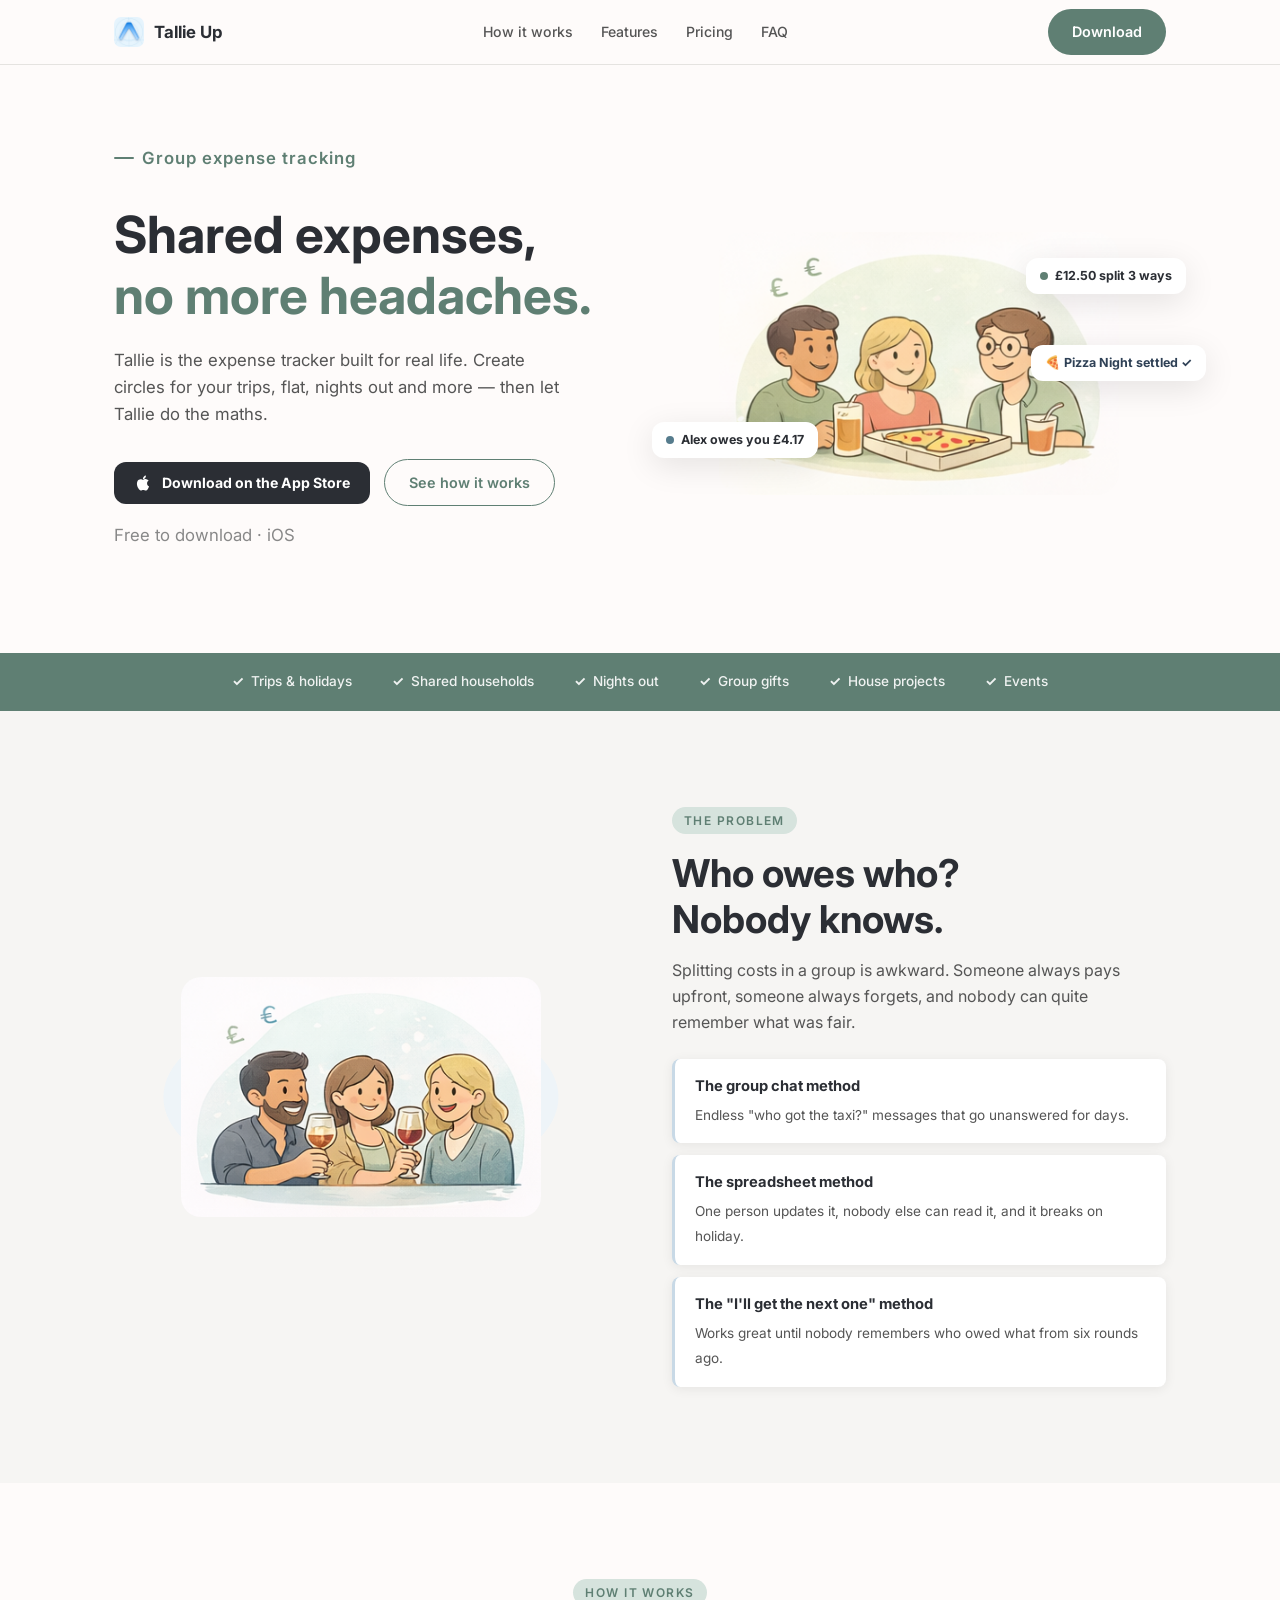
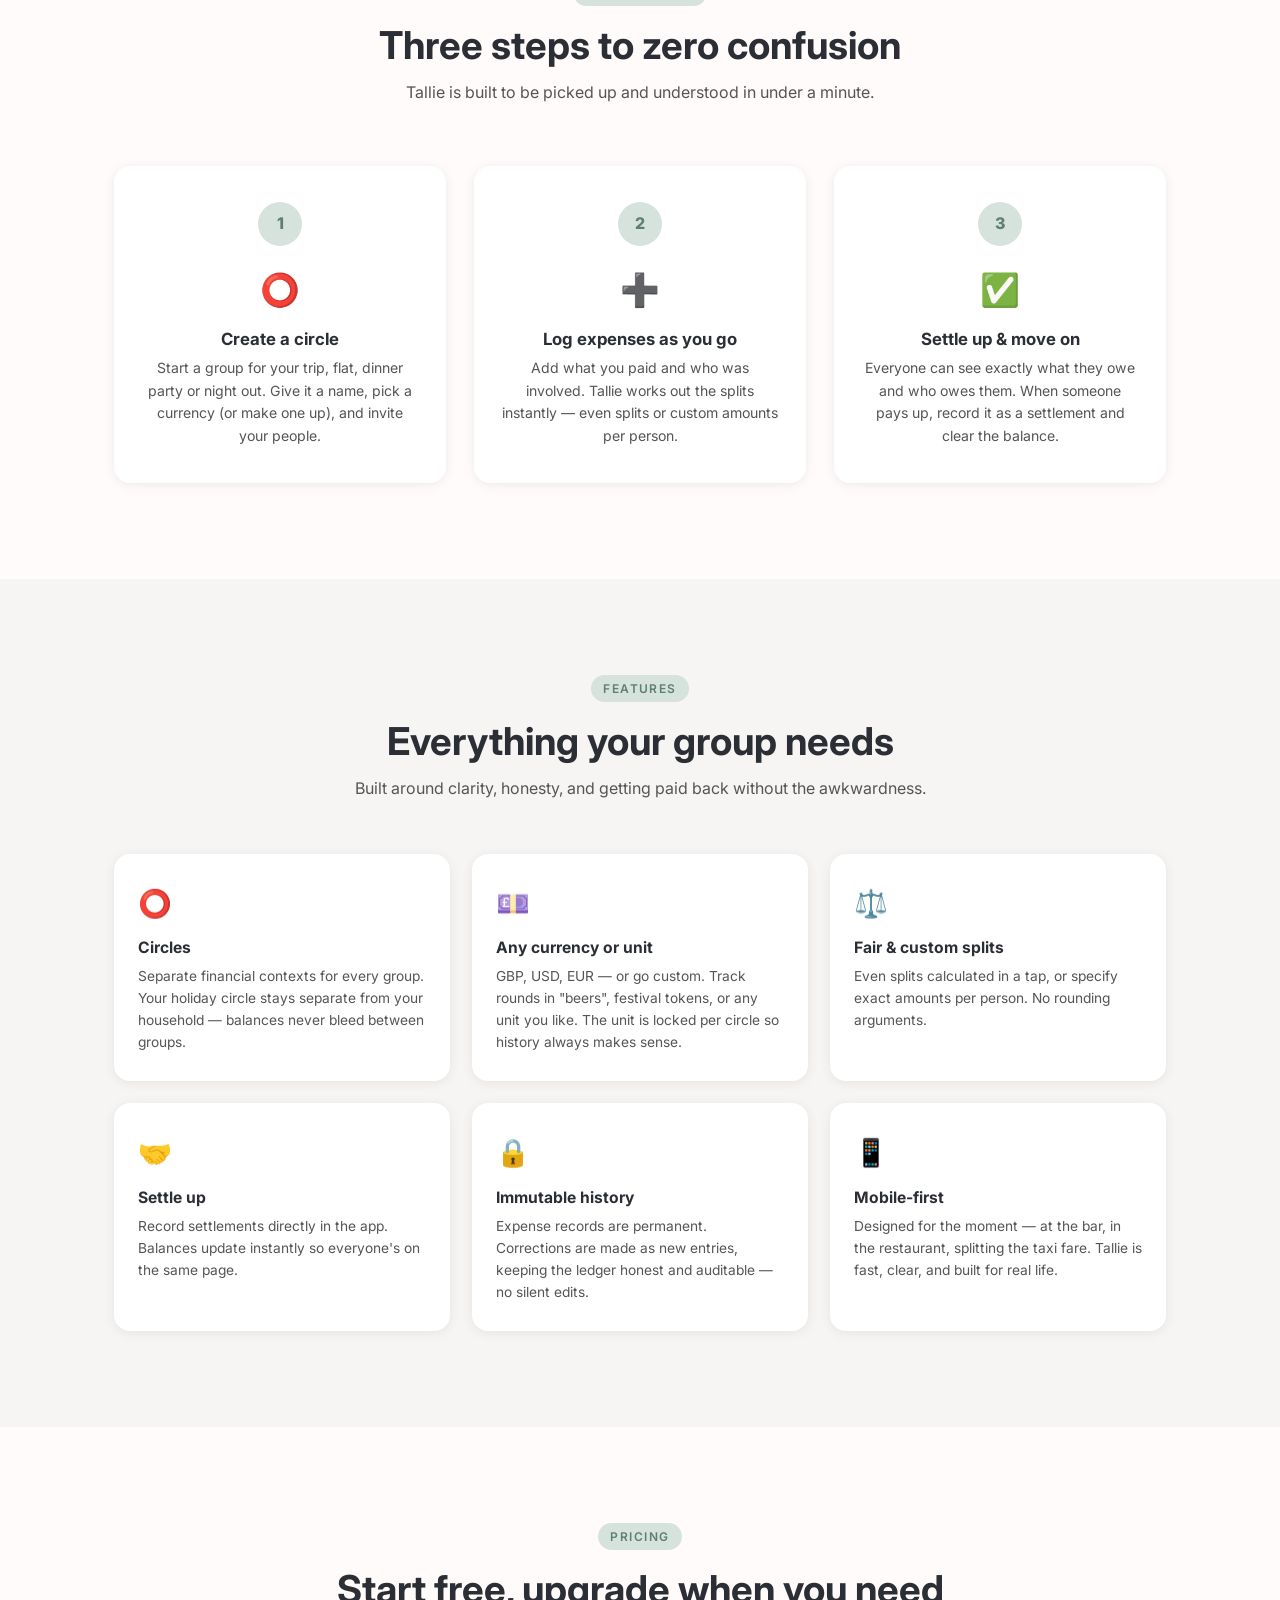
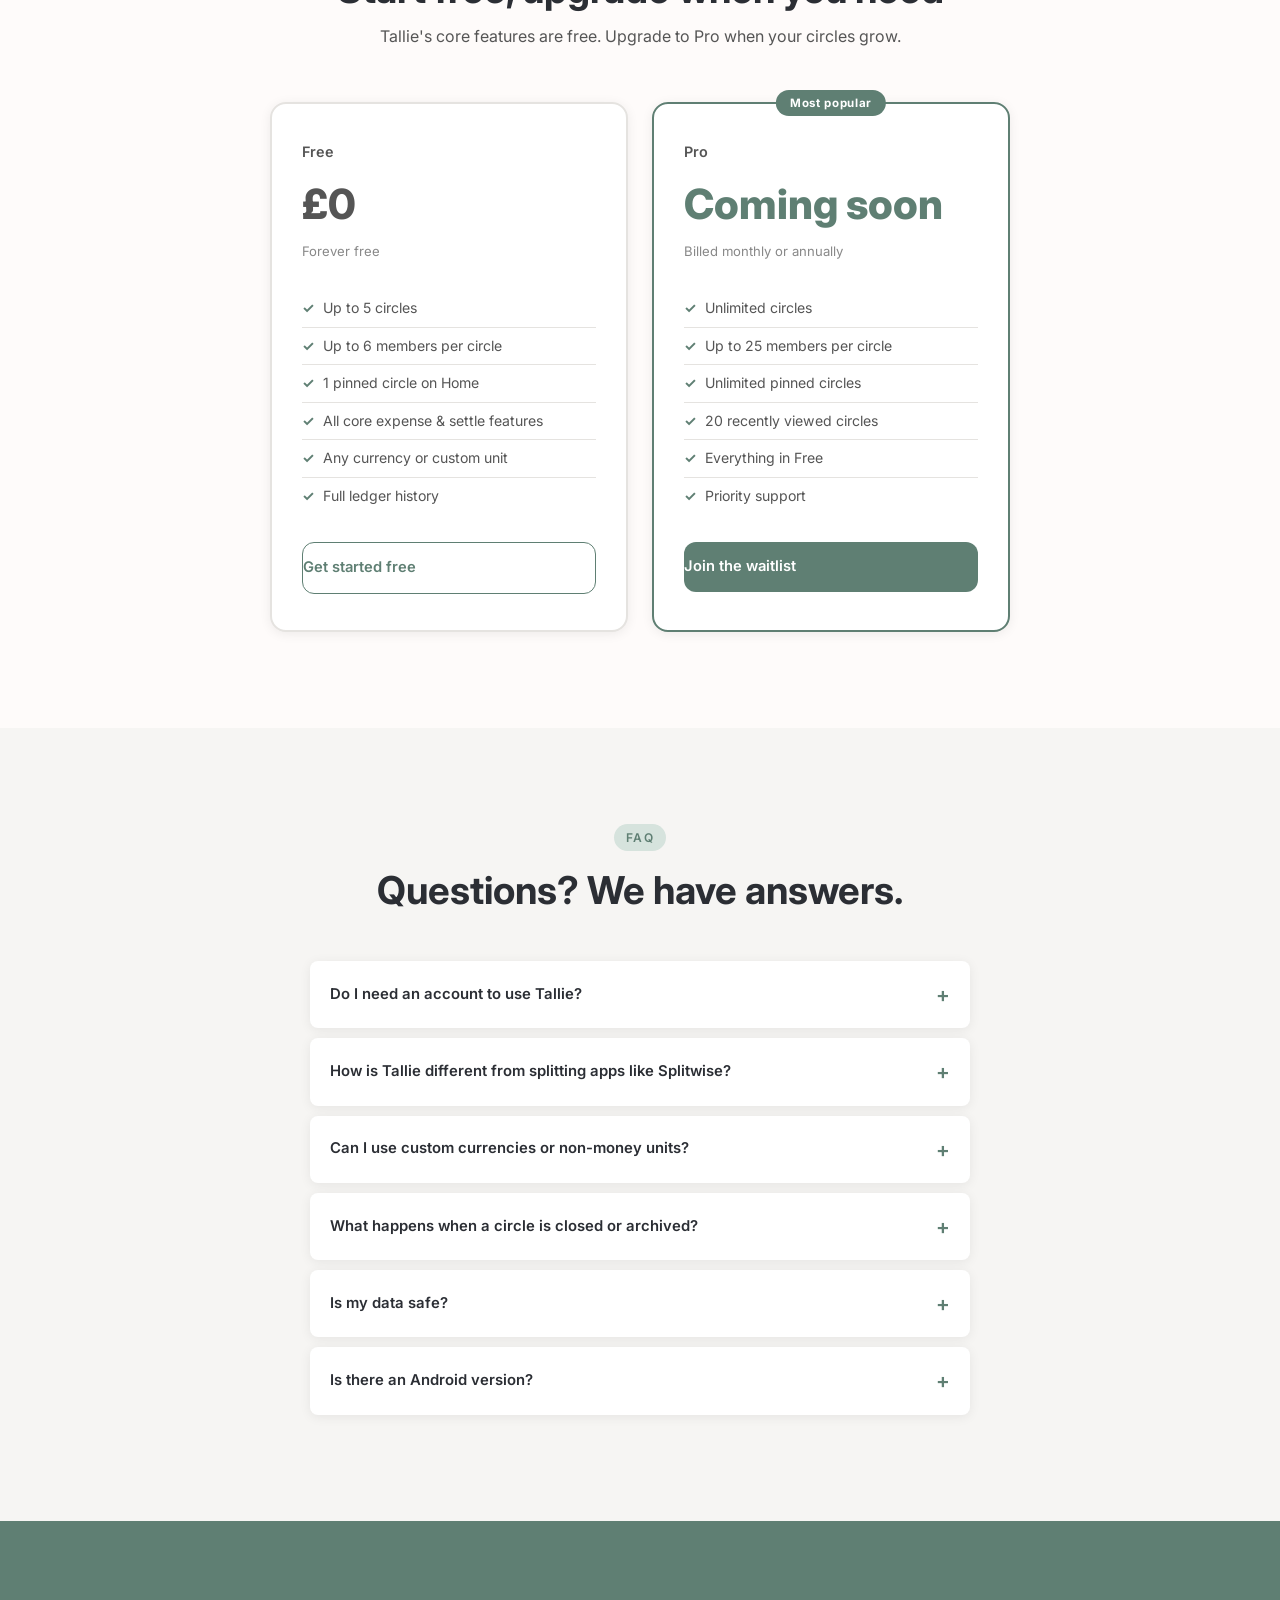
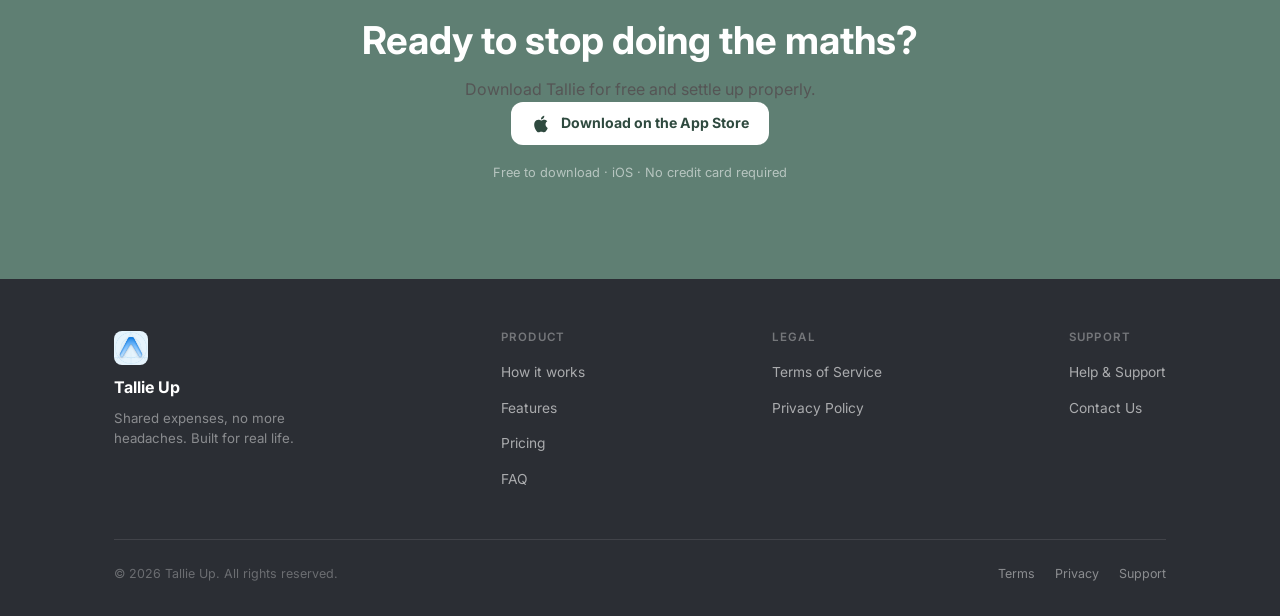
==== index.html @ 69f4e615 "Initializes Tallie Up marketing website Establishes the complete landing page with sections for hero" ====
<!DOCTYPE html>
<html lang="en">
<head>
  <meta charset="UTF-8" />
  <meta name="viewport" content="width=device-width, initial-scale=1.0" />
  <meta name="description" content="Tallie Up is the group expense tracker built for real life. Create circles for trips, flatmates, nights out and more — then let Tallie do the maths." />
  <meta property="og:title" content="Tallie Up — Shared Expenses, No More Headaches" />
  <meta property="og:description" content="Track shared costs for trips, flatmates, nights out and more. Fair splits, clear balances, no stress." />
  <meta property="og:image" content="assets/icon.png" />
  <title>Tallie Up — Shared Expenses, Made Simple</title>
  <link rel="icon" type="image/png" href="assets/icon.png" />
  <link rel="preconnect" href="https://fonts.googleapis.com" />
  <link rel="preconnect" href="https://fonts.gstatic.com" crossorigin />
  <link href="https://fonts.googleapis.com/css2?family=Inter:ital,wght@0,400;0,500;0,600;0,700;0,800;1,400&display=swap" rel="stylesheet" />
  <link rel="stylesheet" href="styles.css" />
</head>
<body>

<!-- ══════════════════════════════════════════ NAV ══════════════════════════════════════════ -->
<nav>
  <div class="nav-inner">
    <a href="#" class="nav-logo">
      <img src="assets/icon.png" alt="Tallie Up" />
      <span>Tallie Up</span>
    </a>
    <ul class="nav-links">
      <li><a href="#how-it-works">How it works</a></li>
      <li><a href="#features">Features</a></li>
      <li><a href="#pricing">Pricing</a></li>
      <li><a href="#faq">FAQ</a></li>
    </ul>
    <div class="nav-right">
      <a href="#download" class="btn btn-primary">Download</a>
    </div>
  </div>
</nav>

<!-- ══════════════════════════════════════════ HERO ══════════════════════════════════════════ -->
<section class="hero">
  <div class="container">
    <div class="hero-inner">
      <!-- Copy -->
      <div>
        <p class="hero-eyebrow">Group expense tracking</p>
        <h1>Shared expenses,<br><em>no more headaches.</em></h1>
        <p>Tallie is the expense tracker built for real life. Create circles for your trips, flat, nights out and more&nbsp;— then let Tallie do the maths.</p>
        <div class="hero-actions">
          <a href="#download" class="badge-dark">
            <!-- Apple logo -->
            <svg width="18" height="18" viewBox="0 0 24 24" fill="currentColor"><path d="M18.71 19.5c-.83 1.24-1.71 2.45-3.05 2.47-1.34.03-1.77-.79-3.29-.79-1.53 0-2 .77-3.27.82-1.31.05-2.3-1.32-3.14-2.53C4.25 17 2.94 12.45 4.7 9.39c.87-1.52 2.43-2.48 4.12-2.51 1.28-.02 2.5.87 3.29.87.78 0 2.26-1.07 3.8-.91.65.03 2.47.26 3.64 1.98-.09.06-2.17 1.28-2.15 3.81.03 3.02 2.65 4.03 2.68 4.04-.03.07-.42 1.44-1.38 2.83M13 3.5c.73-.83 1.94-1.46 2.94-1.5.13 1.17-.34 2.35-1.04 3.19-.69.85-1.83 1.51-2.95 1.42-.15-1.15.41-2.35 1.05-3.11z"/></svg>
            Download on the App Store
          </a>
          <a href="#how-it-works" class="btn btn-outline">See how it works</a>
        </div>
        <p class="hero-note">Free to download &middot; iOS</p>
      </div>

      <!-- Illustration -->
      <div class="hero-img-wrap">
        <div class="hero-img-blob"></div>
        <img src="assets/login_splash.png" alt="Friends splitting a meal and drinks" />
        <!-- Floating context badges -->
        <div class="float f1">
          <div class="float-dot" style="background:#5F7F73;"></div>
          £12.50 split 3 ways
        </div>
        <div class="float f2">
          <div class="float-dot" style="background:#567C8D;"></div>
          Alex owes you £4.17
        </div>
        <div class="float f3" style="color:#2F4156;">
          🍕 Pizza Night settled ✓
        </div>
      </div>
    </div>
  </div>
</section>

<!-- ══════════════════════════════════════════ STRIP ══════════════════════════════════════════ -->
<div class="strip">
  <div class="strip-inner">
    <span class="strip-item">Trips &amp; holidays</span>
    <span class="strip-item">Shared households</span>
    <span class="strip-item">Nights out</span>
    <span class="strip-item">Group gifts</span>
    <span class="strip-item">House projects</span>
    <span class="strip-item">Events</span>
  </div>
</div>

<!-- ══════════════════════════════════════════ PROBLEM ══════════════════════════════════════════ -->
<section class="problem" id="problem">
  <div class="container">
    <div class="problem-inner">
      <!-- Illustration -->
      <div class="problem-img">
        <div class="problem-img-blob"></div>
        <img src="assets/signup_splash.png" alt="Friends celebrating together" />
      </div>
      <!-- Copy -->
      <div class="problem-copy">
        <span class="label">The problem</span>
        <h2>Who owes who?<br>Nobody knows.</h2>
        <p>Splitting costs in a group is awkward. Someone always pays upfront, someone always forgets, and nobody can quite remember what was fair.</p>
        <div class="pain-cards">
          <div class="pain-card">
            <strong>The group chat method</strong>
            <span>Endless "who got the taxi?" messages that go unanswered for days.</span>
          </div>
          <div class="pain-card">
            <strong>The spreadsheet method</strong>
            <span>One person updates it, nobody else can read it, and it breaks on holiday.</span>
          </div>
          <div class="pain-card">
            <strong>The "I'll get the next one" method</strong>
            <span>Works great until nobody remembers who owed what from six rounds ago.</span>
          </div>
        </div>
      </div>
    </div>
  </div>
</section>

<!-- ══════════════════════════════════════════ HOW IT WORKS ══════════════════════════════════════════ -->
<section id="how-it-works">
  <div class="container">
    <div class="hiw-header">
      <span class="label">How it works</span>
      <h2>Three steps to zero confusion</h2>
      <p>Tallie is built to be picked up and understood in under a minute.</p>
    </div>
    <div class="steps">
      <div class="step">
        <div class="step-num">1</div>
        <div class="step-icon">⭕</div>
        <h3>Create a circle</h3>
        <p>Start a group for your trip, flat, dinner party or night out. Give it a name, pick a currency (or make one up), and invite your people.</p>
      </div>
      <div class="step">
        <div class="step-num">2</div>
        <div class="step-icon">➕</div>
        <h3>Log expenses as you go</h3>
        <p>Add what you paid and who was involved. Tallie works out the splits instantly — even splits or custom amounts per person.</p>
      </div>
      <div class="step">
        <div class="step-num">3</div>
        <div class="step-icon">✅</div>
        <h3>Settle up &amp; move on</h3>
        <p>Everyone can see exactly what they owe and who owes them. When someone pays up, record it as a settlement and clear the balance.</p>
      </div>
    </div>
  </div>
</section>

<!-- ══════════════════════════════════════════ FEATURES ══════════════════════════════════════════ -->
<section class="features" id="features">
  <div class="container">
    <div class="features-header">
      <span class="label">Features</span>
      <h2>Everything your group needs</h2>
      <p>Built around clarity, honesty, and getting paid back without the awkwardness.</p>
    </div>
    <div class="features-grid">
      <div class="feature-card">
        <div class="feature-icon">⭕</div>
        <h3>Circles</h3>
        <p>Separate financial contexts for every group. Your holiday circle stays separate from your household — balances never bleed between groups.</p>
      </div>
      <div class="feature-card">
        <div class="feature-icon">💷</div>
        <h3>Any currency or unit</h3>
        <p>GBP, USD, EUR — or go custom. Track rounds in "beers", festival tokens, or any unit you like. The unit is locked per circle so history always makes sense.</p>
      </div>
      <div class="feature-card">
        <div class="feature-icon">⚖️</div>
        <h3>Fair &amp; custom splits</h3>
        <p>Even splits calculated in a tap, or specify exact amounts per person. No rounding arguments.</p>
      </div>
      <div class="feature-card">
        <div class="feature-icon">🤝</div>
        <h3>Settle up</h3>
        <p>Record settlements directly in the app. Balances update instantly so everyone's on the same page.</p>
      </div>
      <div class="feature-card">
        <div class="feature-icon">🔒</div>
        <h3>Immutable history</h3>
        <p>Expense records are permanent. Corrections are made as new entries, keeping the ledger honest and auditable — no silent edits.</p>
      </div>
      <div class="feature-card">
        <div class="feature-icon">📱</div>
        <h3>Mobile-first</h3>
        <p>Designed for the moment — at the bar, in the restaurant, splitting the taxi fare. Tallie is fast, clear, and built for real life.</p>
      </div>
    </div>
  </div>
</section>

<!-- ══════════════════════════════════════════ PRICING ══════════════════════════════════════════ -->
<section id="pricing">
  <div class="container">
    <div class="pricing-header">
      <span class="label">Pricing</span>
      <h2>Start free, upgrade when you need</h2>
      <p>Tallie's core features are free. Upgrade to Pro when your circles grow.</p>
    </div>
    <div class="pricing-grid">
      <!-- Free -->
      <div class="pricing-card">
        <p class="pricing-tier">Free</p>
        <p class="pricing-price">£0</p>
        <p class="pricing-period">Forever free</p>
        <ul class="pricing-list">
          <li><span class="check">✓</span> Up to 5 circles</li>
          <li><span class="check">✓</span> Up to 6 members per circle</li>
          <li><span class="check">✓</span> 1 pinned circle on Home</li>
          <li><span class="check">✓</span> All core expense &amp; settle features</li>
          <li><span class="check">✓</span> Any currency or custom unit</li>
          <li><span class="check">✓</span> Full ledger history</li>
        </ul>
        <a href="#download" class="btn btn-outline pricing-btn">Get started free</a>
      </div>
      <!-- Pro -->
      <div class="pricing-card pro">
        <div class="pro-badge">Most popular</div>
        <p class="pricing-tier">Pro</p>
        <p class="pricing-price" style="color:var(--primary);">Coming soon</p>
        <p class="pricing-period">Billed monthly or annually</p>
        <ul class="pricing-list">
          <li><span class="check">✓</span> Unlimited circles</li>
          <li><span class="check">✓</span> Up to 25 members per circle</li>
          <li><span class="check">✓</span> Unlimited pinned circles</li>
          <li><span class="check">✓</span> 20 recently viewed circles</li>
          <li><span class="check">✓</span> Everything in Free</li>
          <li><span class="check">✓</span> Priority support</li>
        </ul>
        <a href="#download" class="btn btn-primary pricing-btn">Join the waitlist</a>
      </div>
    </div>
  </div>
</section>

<!-- ══════════════════════════════════════════ FAQ ══════════════════════════════════════════ -->
<section class="faq" id="faq">
  <div class="container">
    <div class="faq-header">
      <span class="label">FAQ</span>
      <h2>Questions? We have answers.</h2>
    </div>
    <div class="faq-list">
      <details>
        <summary>Do I need an account to use Tallie?</summary>
        <div>Yes — Tallie uses accounts to keep your data safe, backed up, and synced. Sign up takes under a minute with just your email and a password.</div>
      </details>
      <details>
        <summary>How is Tallie different from splitting apps like Splitwise?</summary>
        <div>Tallie focuses on clean, isolated circles with an immutable ledger — every entry is permanent, corrections are made as new entries, and there are no silent edits. It also supports custom units (think: beers, tokens, holiday points) beyond standard currencies.</div>
      </details>
      <details>
        <summary>Can I use custom currencies or non-money units?</summary>
        <div>Yes! Each circle can use any ISO currency (GBP, USD, EUR…) or a completely custom unit — "beers", "festival tokens", "bottles", whatever fits your group. The unit is locked when the circle is created to preserve the meaning of historical records.</div>
      </details>
      <details>
        <summary>What happens when a circle is closed or archived?</summary>
        <div>Closing a circle prevents any new expenses or membership changes. Archiving makes it fully read-only. Either way, the full history is preserved — you can always look back at what happened.</div>
      </details>
      <details>
        <summary>Is my data safe?</summary>
        <div>Tallie is powered by Supabase with PostgreSQL and Row Level Security — meaning your data is isolated, encrypted in transit, and only accessible by you. We do not sell your data.</div>
      </details>
      <details>
        <summary>Is there an Android version?</summary>
        <div>Tallie is currently iOS-only. Android support is on the roadmap — sign up or download the app to stay updated.</div>
      </details>
    </div>
  </div>
</section>

<!-- ══════════════════════════════════════════ DOWNLOAD ══════════════════════════════════════════ -->
<section class="download" id="download">
  <div class="container">
    <h2>Ready to stop doing the maths?</h2>
    <p>Download Tallie for free and settle up properly.</p>
    <div class="download-actions">
      <a href="#" class="badge-light">
        <svg width="20" height="20" viewBox="0 0 24 24" fill="currentColor"><path d="M18.71 19.5c-.83 1.24-1.71 2.45-3.05 2.47-1.34.03-1.77-.79-3.29-.79-1.53 0-2 .77-3.27.82-1.31.05-2.3-1.32-3.14-2.53C4.25 17 2.94 12.45 4.7 9.39c.87-1.52 2.43-2.48 4.12-2.51 1.28-.02 2.5.87 3.29.87.78 0 2.26-1.07 3.8-.91.65.03 2.47.26 3.64 1.98-.09.06-2.17 1.28-2.15 3.81.03 3.02 2.65 4.03 2.68 4.04-.03.07-.42 1.44-1.38 2.83M13 3.5c.73-.83 1.94-1.46 2.94-1.5.13 1.17-.34 2.35-1.04 3.19-.69.85-1.83 1.51-2.95 1.42-.15-1.15.41-2.35 1.05-3.11z"/></svg>
        Download on the App Store
      </a>
    </div>
    <p class="download-note">Free to download &middot; iOS &middot; No credit card required</p>
  </div>
</section>

<!-- ══════════════════════════════════════════ FOOTER ══════════════════════════════════════════ -->
<footer class="footer-full">
  <div class="footer-inner">
    <div class="footer-top">
      <div class="footer-brand">
        <img src="assets/icon.png" alt="Tallie Up" />
        <div class="footer-brand-name">Tallie Up</div>
        <p>Shared expenses, no more headaches. Built for real life.</p>
      </div>
      <div class="footer-col">
        <h4>Product</h4>
        <ul>
          <li><a href="#how-it-works">How it works</a></li>
          <li><a href="#features">Features</a></li>
          <li><a href="#pricing">Pricing</a></li>
          <li><a href="#faq">FAQ</a></li>
        </ul>
      </div>
      <div class="footer-col">
        <h4>Legal</h4>
        <ul>
          <li><a href="terms.html">Terms of Service</a></li>
          <li><a href="privacy.html">Privacy Policy</a></li>
        </ul>
      </div>
      <div class="footer-col">
        <h4>Support</h4>
        <ul>
          <li><a href="support.html">Help &amp; Support</a></li>
          <li><a href="mailto:hello@tallieup.app">Contact Us</a></li>
        </ul>
      </div>
    </div>
    <div class="footer-bottom">
      <p>&copy; <span id="yr"></span> Tallie Up. All rights reserved.</p>
      <div style="display:flex;gap:20px;flex-wrap:wrap;">
        <a href="terms.html">Terms</a>
        <a href="privacy.html">Privacy</a>
        <a href="support.html">Support</a>
      </div>
    </div>
  </div>
</footer>

<script>
  document.getElementById('yr').textContent = new Date().getFullYear();
</script>
</body>
</html>
---- styles.css ----
/* ════════════════════════════════════════════════════════════════
   Tallie Up — Website Styles
   Mirrors design tokens from app/styles/theme.ts
   ════════════════════════════════════════════════════════════════ */

/* ── Reset ── */
*, *::before, *::after { box-sizing: border-box; margin: 0; padding: 0; }

/* ── Design tokens ── */
:root {
  --bg:         #FEFBFA;
  --bg-alt:     #F6F5F3;
  --text:       #2B2E34;
  --text-muted: #555555;
  --text-faint: #888888;
  --primary:    #5F7F73;
  --primary-dk: #2F4A3F;
  --primary-lt: #D6E3DD;
  --sky:        #C8D9E6;
  --sky-lt:     #EEF4F8;
  --teal:       #567C8D;
  --navy:       #2F4156;
  --border:     #E5E3E0;
  --radius:     16px;
  --radius-sm:   8px;
  --shadow:     0 2px 12px rgba(0,0,0,0.07);
  --shadow-lg:  0 8px 32px rgba(0,0,0,0.10);
}

/* ── Base ── */
html { scroll-behavior: smooth; }

body {
  font-family: 'Inter', -apple-system, BlinkMacSystemFont, 'Segoe UI', sans-serif;
  background: var(--bg);
  color: var(--text);
  line-height: 1.6;
  -webkit-font-smoothing: antialiased;
}

h1, h2, h3, h4 { line-height: 1.2; font-weight: 700; }
h1 { font-size: clamp(2rem, 5vw, 3.2rem); }
h2 { font-size: clamp(1.6rem, 4vw, 2.4rem); }
h3 { font-size: 1.05rem; }
p  { color: var(--text-muted); }
a  { color: inherit; text-decoration: none; }

.container { max-width: 1100px; margin: 0 auto; padding: 0 24px; }
section { padding: 96px 0; }

/* ── Section label pill ── */
.label {
  display: inline-block;
  font-size: 0.75rem;
  font-weight: 600;
  letter-spacing: 0.12em;
  text-transform: uppercase;
  color: var(--primary);
  background: var(--primary-lt);
  padding: 4px 12px;
  border-radius: 20px;
  margin-bottom: 16px;
}

/* ════════════════════════════════════════════
   BUTTONS
   ════════════════════════════════════════════ */
.btn {
  display: inline-flex;
  align-items: center;
  gap: 8px;
  padding: 11px 24px;
  border-radius: 999px;
  font-size: 0.9rem;
  font-weight: 600;
  cursor: pointer;
  transition: all 0.2s;
  border: none;
  font-family: inherit;
}
.btn-primary { background: var(--primary); color: #fff; }
.btn-primary:hover { background: var(--primary-dk); transform: translateY(-1px); box-shadow: 0 4px 16px rgba(95,127,115,.35); }
.btn-outline  { background: transparent; color: var(--primary); border: 1.5px solid var(--primary); }
.btn-outline:hover { background: var(--primary-lt); }

/* App Store badges */
.badge-dark, .badge-light {
  display: inline-flex; align-items: center; gap: 10px;
  padding: 10px 20px; border-radius: 12px;
  font-weight: 700; font-size: 0.88rem;
  transition: all 0.2s;
}
.badge-dark  { background: var(--text); color: #fff; }
.badge-dark:hover  { background: var(--navy); transform: translateY(-1px); box-shadow: var(--shadow-lg); }
.badge-light { background: #fff; color: var(--primary-dk); }
.badge-light:hover { transform: translateY(-2px); box-shadow: 0 8px 24px rgba(0,0,0,.15); }

/* ════════════════════════════════════════════
   NAV — Landing page (full links)
   ════════════════════════════════════════════ */
nav {
  position: sticky; top: 0; z-index: 100;
  background: rgba(254,251,250,0.88);
  backdrop-filter: blur(12px);
  -webkit-backdrop-filter: blur(12px);
  border-bottom: 1px solid var(--border);
}
.nav-inner {
  display: flex; align-items: center; justify-content: space-between;
  height: 64px; max-width: 1100px; margin: 0 auto; padding: 0 24px;
}
.nav-logo { display: flex; align-items: center; gap: 10px; color: var(--text); text-decoration: none; }
.nav-logo img   { width: 30px; height: 30px; border-radius: 7px; }
.nav-logo span  { font-size: 1.05rem; font-weight: 700; color: var(--text); }
.nav-links { display: flex; align-items: center; gap: 28px; list-style: none; }
.nav-links a { font-size: 0.88rem; font-weight: 500; color: var(--text-muted); transition: color 0.2s; }
.nav-links a:hover { color: var(--text); }
.nav-right { display: flex; align-items: center; gap: 12px; }

/* Sub-page nav (back link) */
.nav-back { font-size: 0.88rem; font-weight: 500; color: var(--text-muted); transition: color 0.2s; }
.nav-back:hover { color: var(--text); }

@media (max-width: 640px) { .nav-links { display: none; } }

/* ════════════════════════════════════════════
   FOOTER
   ════════════════════════════════════════════ */

.footer-inner { max-width: 1100px; margin: 0 auto; padding: 0 24px; }

.footer-top {
  display: flex; justify-content: space-between;
  gap: 48px; margin-bottom: 48px; flex-wrap: wrap;
}
.footer-brand img  { width: 34px; height: 34px; border-radius: 8px; margin-bottom: 10px; display: block; }
.footer-brand-name { color: #fff; font-weight: 700; font-size: 1rem; margin-bottom: 7px; }
.footer-brand p    { color: rgba(255,255,255,0.45); font-size: 0.83rem; max-width: 200px; line-height: 1.55; }
.footer-col h4 {
  color: rgba(255,255,255,0.35); font-size: 0.72rem;
  letter-spacing: 0.1em; text-transform: uppercase;
  margin-bottom: 14px; font-weight: 600;
}
.footer-col ul { list-style: none; display: flex; flex-direction: column; gap: 10px; }
.footer-col a { color: rgba(255,255,255,0.6); font-size: 0.86rem; transition: color 0.2s; }
.footer-col a:hover { color: #fff; }
.footer-bottom {
  border-top: 1px solid rgba(255,255,255,0.1);
  padding-top: 24px;
  display: flex; justify-content: space-between; align-items: center;
  gap: 16px; flex-wrap: wrap;
}
.footer-bottom p { color: rgba(255,255,255,0.3); font-size: 0.78rem; }
.footer-bottom a { color: rgba(255,255,255,0.45); font-size: 0.78rem; transition: color 0.2s; }
.footer-bottom a:hover { color: #fff; }

/* Sub-page footer (compact centred) — default bare <footer> */
footer { background: var(--text); padding: 32px 24px; text-align: center; }
footer p { color: rgba(255,255,255,0.35); font-size: 0.78rem; }
footer a { color: rgba(255,255,255,0.55); font-size: 0.78rem; margin: 0 8px; transition: color 0.2s; }
footer a:hover { color: #fff; }
.footer-links { margin-top: 12px; }

/* Landing page footer (full columns) */
footer.footer-full { padding: 52px 0 32px; text-align: left; }

.footer-inner { max-width: 1100px; margin: 0 auto; padding: 0 24px; }

.footer-top {
  display: flex; justify-content: space-between;
  gap: 48px; margin-bottom: 48px; flex-wrap: wrap;
}
.footer-brand img  { width: 34px; height: 34px; border-radius: 8px; margin-bottom: 10px; display: block; }
.footer-brand-name { color: #fff; font-weight: 700; font-size: 1rem; margin-bottom: 7px; }
.footer-brand p    { color: rgba(255,255,255,0.45); font-size: 0.83rem; max-width: 200px; line-height: 1.55; }
.footer-col h4 {
  color: rgba(255,255,255,0.35); font-size: 0.72rem;
  letter-spacing: 0.1em; text-transform: uppercase;
  margin-bottom: 14px; font-weight: 600;
}
.footer-col ul { list-style: none; display: flex; flex-direction: column; gap: 10px; }
.footer-col a { color: rgba(255,255,255,0.6); font-size: 0.86rem; transition: color 0.2s; margin: 0; }
.footer-col a:hover { color: #fff; }
.footer-bottom {
  border-top: 1px solid rgba(255,255,255,0.1);
  padding-top: 24px;
  display: flex; justify-content: space-between; align-items: center;
  gap: 16px; flex-wrap: wrap;
}
.footer-bottom p { color: rgba(255,255,255,0.3); font-size: 0.78rem; }
.footer-bottom a { color: rgba(255,255,255,0.45); font-size: 0.78rem; transition: color 0.2s; margin: 0; }
.footer-bottom a:hover { color: #fff; }

/* ════════════════════════════════════════════
   ACCORDION (details/summary) — shared
   ════════════════════════════════════════════ */
details {
  background: #fff; border-radius: var(--radius-sm);
  margin-bottom: 10px; box-shadow: var(--shadow); overflow: hidden;
}
summary {
  padding: 17px 20px;
  font-size: 0.93rem; font-weight: 600; color: var(--text);
  cursor: pointer; list-style: none;
  display: flex; justify-content: space-between; align-items: center; gap: 12px;
}
summary::-webkit-details-marker { display: none; }
summary::after { content: '+'; font-size: 1.3rem; color: var(--primary); flex-shrink: 0; transition: transform 0.2s; }
details[open] summary::after { transform: rotate(45deg); }
details > div { padding: 0 20px 16px; font-size: 0.88rem; color: var(--text-muted); line-height: 1.75; }

/* ════════════════════════════════════════════
   LANDING PAGE — Hero
   ════════════════════════════════════════════ */
.hero { padding: 80px 0 72px; overflow: hidden; }
.hero-inner {
  display: grid; grid-template-columns: 1fr 1fr;
  gap: 64px; align-items: center;
}
.hero-eyebrow {
  font-size: 0.82rem; font-weight: 600; color: var(--primary);
  letter-spacing: 0.06em; margin-bottom: 16px;
  display: flex; align-items: center; gap: 8px;
}
.hero-eyebrow::before {
  content: ''; display: inline-block;
  width: 20px; height: 2px;
  background: var(--primary); border-radius: 2px;
}
.hero h1 { margin-bottom: 20px; }
.hero h1 em { font-style: normal; color: var(--primary); }
.hero p  { font-size: 1.05rem; margin-bottom: 32px; max-width: 460px; }
.hero-actions { display: flex; align-items: center; gap: 14px; flex-wrap: wrap; margin-bottom: 16px; }
.hero-note { font-size: 0.8rem; color: var(--text-faint); }

.hero-img-wrap { position: relative; display: flex; justify-content: center; }
.hero-img-blob {
  position: absolute;
  width: 82%; height: 82%;
  border-radius: 50%;
  top: 50%; left: 50%;
  transform: translate(-50%, -50%);
  z-index: 0;
}
.hero-img-wrap img {
  position: relative; z-index: 1;
  width: 100%; max-width: 400px;
  border-radius: 24px;
}

/* Floating badges */
.float {
  position: absolute; z-index: 2;
  background: #fff; border-radius: 12px;
  box-shadow: var(--shadow-lg);
  padding: 8px 14px;
  font-size: 0.78rem; font-weight: 700;
  display: flex; align-items: center; gap: 7px;
  white-space: nowrap;
}
.float-dot { width: 8px; height: 8px; border-radius: 50%; flex-shrink: 0; }
.float.f1 { top: 10%; right: -4%; animation: bob 3.2s ease-in-out infinite; }
.float.f2 { bottom: 14%; left: -4%; animation: bob 3.2s ease-in-out infinite 1.1s; }
.float.f3 { top: 50%; right: -8%; transform: translateY(-50%); animation: bob3 3.2s ease-in-out infinite 0.6s; }

@keyframes bob {
  0%, 100% { transform: translateY(0); }
  50%       { transform: translateY(-8px); }
}
@keyframes bob3 {
  0%, 100% { transform: translateY(-50%); }
  50%       { transform: translateY(calc(-50% - 8px)); }
}

@media (max-width: 768px) {
  .hero-inner { grid-template-columns: 1fr; text-align: center; }
  .hero-eyebrow, .hero-actions { justify-content: center; }
  .hero p { margin-left: auto; margin-right: auto; }
  .hero-img-wrap { order: -1; max-width: 320px; margin: 0 auto; }
  .float.f1 { right: 0; } .float.f2 { left: 0; } .float.f3 { right: -2%; }
}

/* ── Strip ── */
.strip { background: var(--primary); padding: 18px 0; }
.strip-inner {
  display: flex; flex-wrap: wrap;
  gap: 8px 40px; justify-content: center; padding: 0 24px;
}
.strip-item {
  color: rgba(255,255,255,0.9);
  font-size: 0.85rem; font-weight: 500;
  display: flex; align-items: center; gap: 7px;
}
.strip-item::before { content: '✓'; font-weight: 700; }

/* ── Problem ── */
.problem { background: var(--bg-alt); }
.problem-inner {
  display: grid; grid-template-columns: 1fr 1fr;
  gap: 64px; align-items: center;
}
.problem-img { position: relative; display: flex; justify-content: center; }
.problem-img-blob {
  position: absolute; width: 80%; height: 80%;
  background: var(--sky-lt); border-radius: 50%;
  top: 50%; left: 50%;
  transform: translate(-50%,-50%); z-index: 0;
}
.problem-img img { position: relative; z-index: 1; width: 100%; max-width: 360px; border-radius: 20px; }
.problem-copy h2 { margin-bottom: 16px; }
.problem-copy > p { margin-bottom: 24px; font-size: 1rem; }
.pain-cards { display: flex; flex-direction: column; gap: 12px; }
.pain-card {
  background: #fff; border-radius: var(--radius-sm);
  padding: 16px 20px; border-left: 3px solid var(--sky);
  box-shadow: var(--shadow);
}
.pain-card strong { color: var(--text); display: block; margin-bottom: 3px; font-size: 0.92rem; }
.pain-card span { font-size: 0.85rem; color: var(--text-muted); }
@media (max-width: 768px) {
  .problem-inner { grid-template-columns: 1fr; }
  .problem-img { max-width: 300px; margin: 0 auto; }
}

/* ── How it works ── */
.hiw-header { text-align: center; margin-bottom: 60px; }
.hiw-header h2 { margin-bottom: 12px; }
.steps {
  display: grid; grid-template-columns: repeat(3, 1fr);
  gap: 28px;
}
@media (max-width: 720px) { .steps { grid-template-columns: 1fr; } }
.step {
  background: #fff; border-radius: var(--radius);
  padding: 36px 28px; box-shadow: var(--shadow);
  text-align: center;
}
.step-num {
  width: 44px; height: 44px; border-radius: 50%;
  background: var(--primary-lt); color: var(--primary);
  font-size: 1rem; font-weight: 800;
  display: flex; align-items: center; justify-content: center;
  margin: 0 auto 18px;
}
.step-icon { font-size: 2rem; margin-bottom: 14px; }
.step h3 { margin-bottom: 8px; }
.step p  { font-size: 0.88rem; }

/* ── Features ── */
.features { background: var(--bg-alt); }
.features-header { text-align: center; margin-bottom: 52px; }
.features-header h2 { margin-bottom: 12px; }
.features-grid {
  display: grid; grid-template-columns: repeat(3, 1fr); gap: 22px;
}
@media (max-width: 900px) { .features-grid { grid-template-columns: repeat(2,1fr); } }
@media (max-width: 520px)  { .features-grid { grid-template-columns: 1fr; } }
.feature-card {
  background: #fff; border-radius: var(--radius);
  padding: 28px 24px; box-shadow: var(--shadow);
  transition: transform 0.2s, box-shadow 0.2s;
}
.feature-card:hover { transform: translateY(-3px); box-shadow: var(--shadow-lg); }
.feature-icon { font-size: 1.7rem; margin-bottom: 14px; }
.feature-card h3 { font-size: 0.98rem; margin-bottom: 7px; }
.feature-card p  { font-size: 0.86rem; }

/* ── Pricing ── */
.pricing-header { text-align: center; margin-bottom: 52px; }
.pricing-header h2 { margin-bottom: 12px; }
.pricing-grid {
  display: grid; grid-template-columns: 1fr 1fr;
  gap: 24px; max-width: 740px; margin: 0 auto;
}
@media (max-width: 580px) { .pricing-grid { grid-template-columns: 1fr; } }
.pricing-card {
  background: #fff; border-radius: var(--radius);
  padding: 36px 30px; box-shadow: var(--shadow);
  border: 2px solid var(--border);
  position: relative;
}
.pricing-card.pro { border-color: var(--primary); }
.pro-badge {
  position: absolute; top: -14px; left: 50%; transform: translateX(-50%);
  background: var(--primary); color: #fff;
  font-size: 0.72rem; font-weight: 700; letter-spacing: 0.06em;
  padding: 4px 14px; border-radius: 999px; white-space: nowrap;
}
.pricing-tier   { font-size: 0.9rem; font-weight: 600; color: var(--text-muted); margin-bottom: 8px; }
.pricing-price  { font-size: 2.6rem; font-weight: 800; margin-bottom: 4px; }
.pricing-period { font-size: 0.82rem; color: var(--text-faint); margin-bottom: 28px; }
.pricing-list { list-style: none; margin-bottom: 28px; }
.pricing-list li {
  display: flex; align-items: flex-start; gap: 9px;
  font-size: 0.88rem; color: var(--text-muted);
  padding: 7px 0; border-bottom: 1px solid var(--border);
}
.pricing-list li:last-child { border-bottom: none; }
.check { color: var(--primary); font-weight: 700; flex-shrink: 0; }
.pricing-btn { width: 100%; text-align: center; padding: 13px 0; border-radius: 12px; font-size: 0.92rem; }

/* ── FAQ (landing) ── */
.faq { background: var(--bg-alt); }
.faq-header { text-align: center; margin-bottom: 48px; }
.faq-header h2 { margin-bottom: 12px; }
.faq-list { max-width: 660px; margin: 0 auto; }

/* ── Download CTA ── */
.download { background: var(--primary); text-align: center; padding: 96px 24px; }
.download h2 { color: #fff; margin-bottom: 14px; }
.download > p { color: rgba(255,255,255,0.8); margin-bottom: 36px; font-size: 1.05rem; }
.download-actions { display: flex; justify-content: center; gap: 14px; flex-wrap: wrap; }
.download-note { color: rgba(255,255,255,0.55); font-size: 0.8rem; margin-top: 18px; }

/* ════════════════════════════════════════════
   SUB-PAGES (terms, privacy, support)
   ════════════════════════════════════════════ */
.page-wrap { max-width: 720px; margin: 0 auto; padding: 64px 24px 96px; }

.page-label {
  display: inline-block; font-size: 0.75rem; font-weight: 600;
  letter-spacing: 0.12em; text-transform: uppercase;
  color: var(--primary); background: var(--primary-lt);
  padding: 4px 12px; border-radius: 20px; margin-bottom: 16px;
}
.page-wrap h1 { font-size: clamp(1.8rem, 4vw, 2.6rem); margin-bottom: 8px; }
.page-meta    { color: var(--text-faint); font-size: 0.85rem; margin-bottom: 48px; }
.page-wrap > p { color: var(--text-muted); font-size: 1rem; margin-bottom: 48px; }

/* Sub-page: links visible */
.page-wrap a { color: var(--primary); }
.page-wrap a:hover { text-decoration: underline; }

/* Placeholder/in-progress banner */
.placeholder-banner {
  background: var(--primary-lt); border: 1.5px solid var(--primary);
  border-radius: 12px; padding: 20px 24px; margin-bottom: 48px;
  font-size: 0.9rem; color: var(--primary-dk);
}
.placeholder-banner strong { display: block; margin-bottom: 4px; font-size: 0.95rem; }

/* Legal sections */
.legal-section { margin-bottom: 40px; }
.legal-section h2 { font-size: 1.1rem; margin-bottom: 10px; color: var(--text); }
.legal-section p  { font-size: 0.92rem; color: var(--text-muted); margin-bottom: 10px; }
.legal-section ul { padding-left: 20px; color: var(--text-muted); font-size: 0.92rem; }
.legal-section ul li { margin-bottom: 6px; }

/* Support: contact card */
.contact-card {
  background: var(--primary); border-radius: 16px;
  padding: 36px 32px; margin-bottom: 48px; color: #fff;
  display: flex; justify-content: space-between; align-items: center;
  gap: 24px; flex-wrap: wrap;
}
.contact-card h2 { color: #fff; font-size: 1.3rem; margin-bottom: 6px; }
.contact-card p  { color: rgba(255,255,255,0.8); font-size: 0.92rem; }
.contact-btn {
  display: inline-flex; align-items: center; gap: 8px;
  background: #fff; color: var(--primary-dk);
  padding: 11px 22px; border-radius: 999px;
  font-weight: 700; font-size: 0.9rem; white-space: nowrap;
  transition: all 0.2s; text-decoration: none;
}
.contact-btn:hover { transform: translateY(-1px); box-shadow: 0 6px 20px rgba(0,0,0,0.15); text-decoration: none; }

/* Support: section titles */
.faq-title  { font-size: 1.3rem; font-weight: 700; margin-bottom: 20px; }
.tips-title { font-size: 1.3rem; font-weight: 700; margin: 48px 0 20px; }

/* Support: tip cards */
.tip-card { background: var(--bg-alt); border-radius: 12px; padding: 20px 22px; margin-bottom: 12px; }
.tip-card h3 { font-size: 0.95rem; margin-bottom: 6px; }
.tip-card p  { font-size: 0.88rem; color: var(--text-muted); }
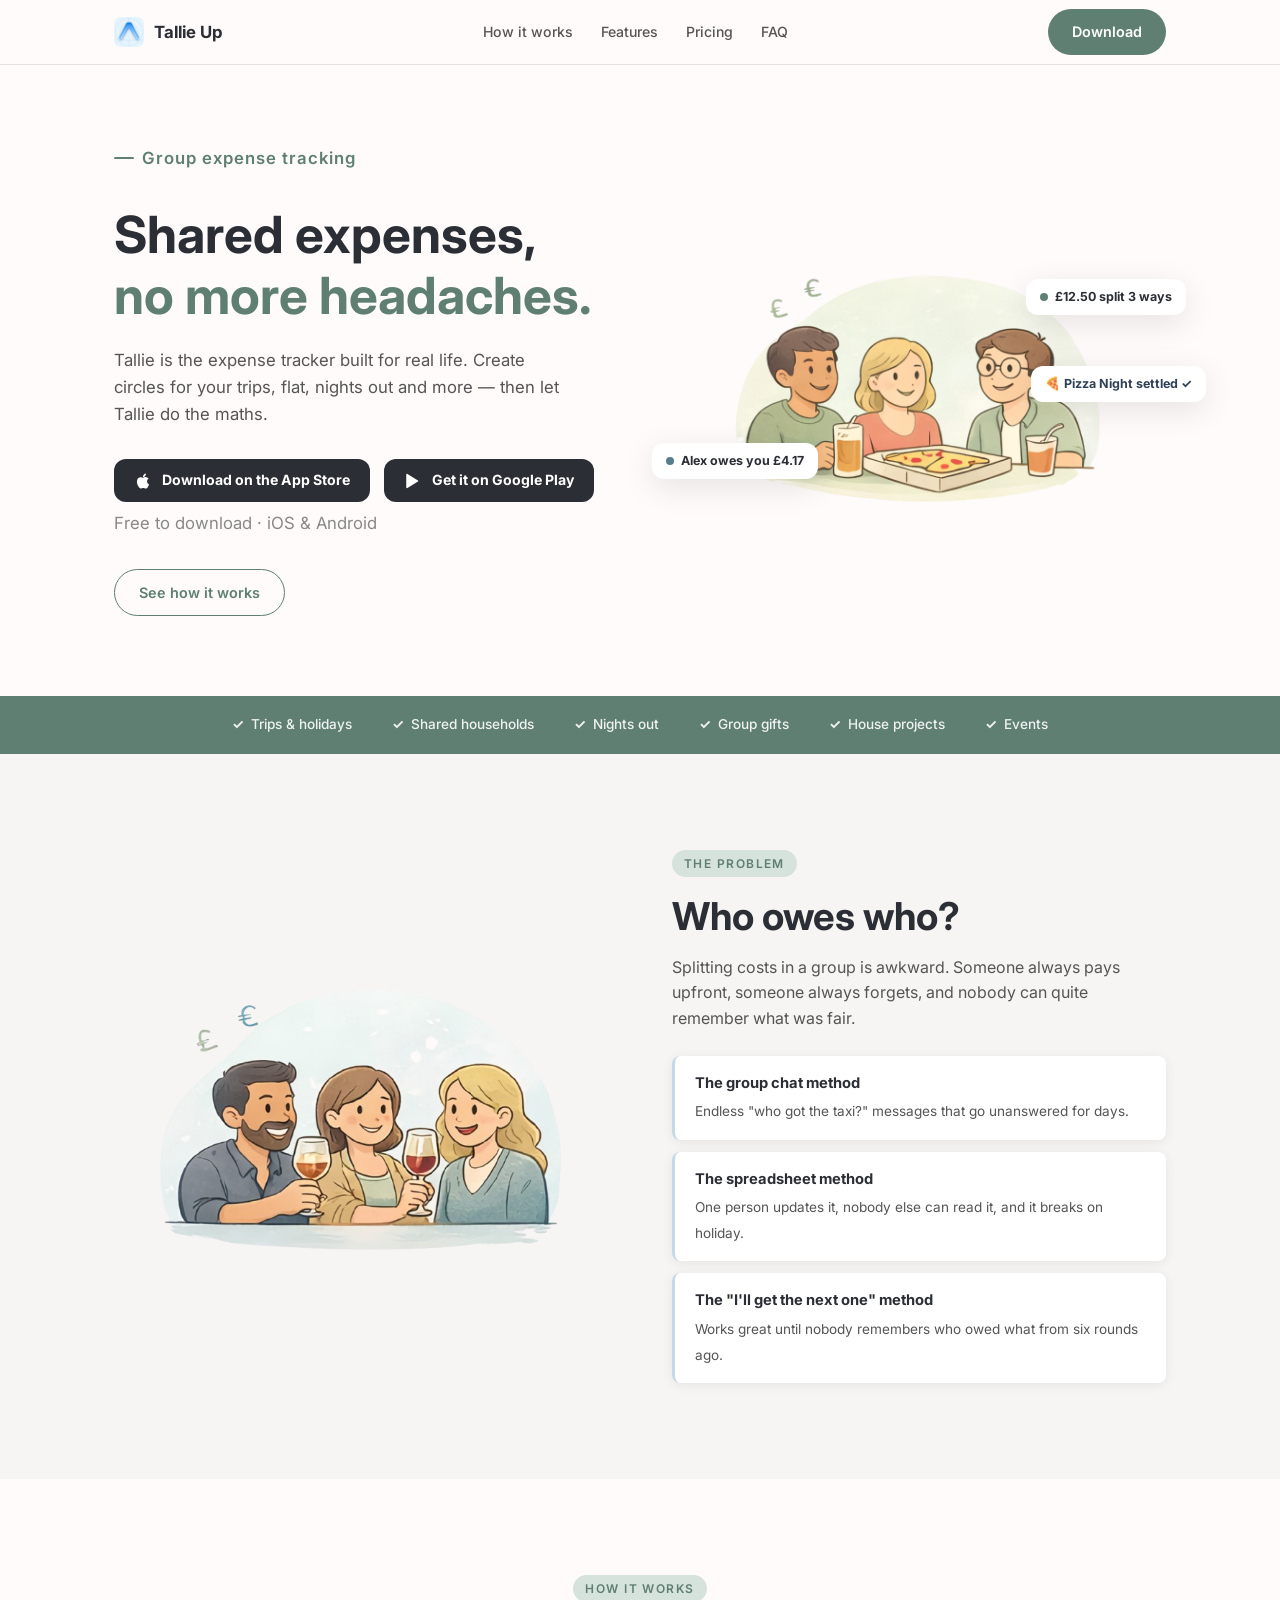
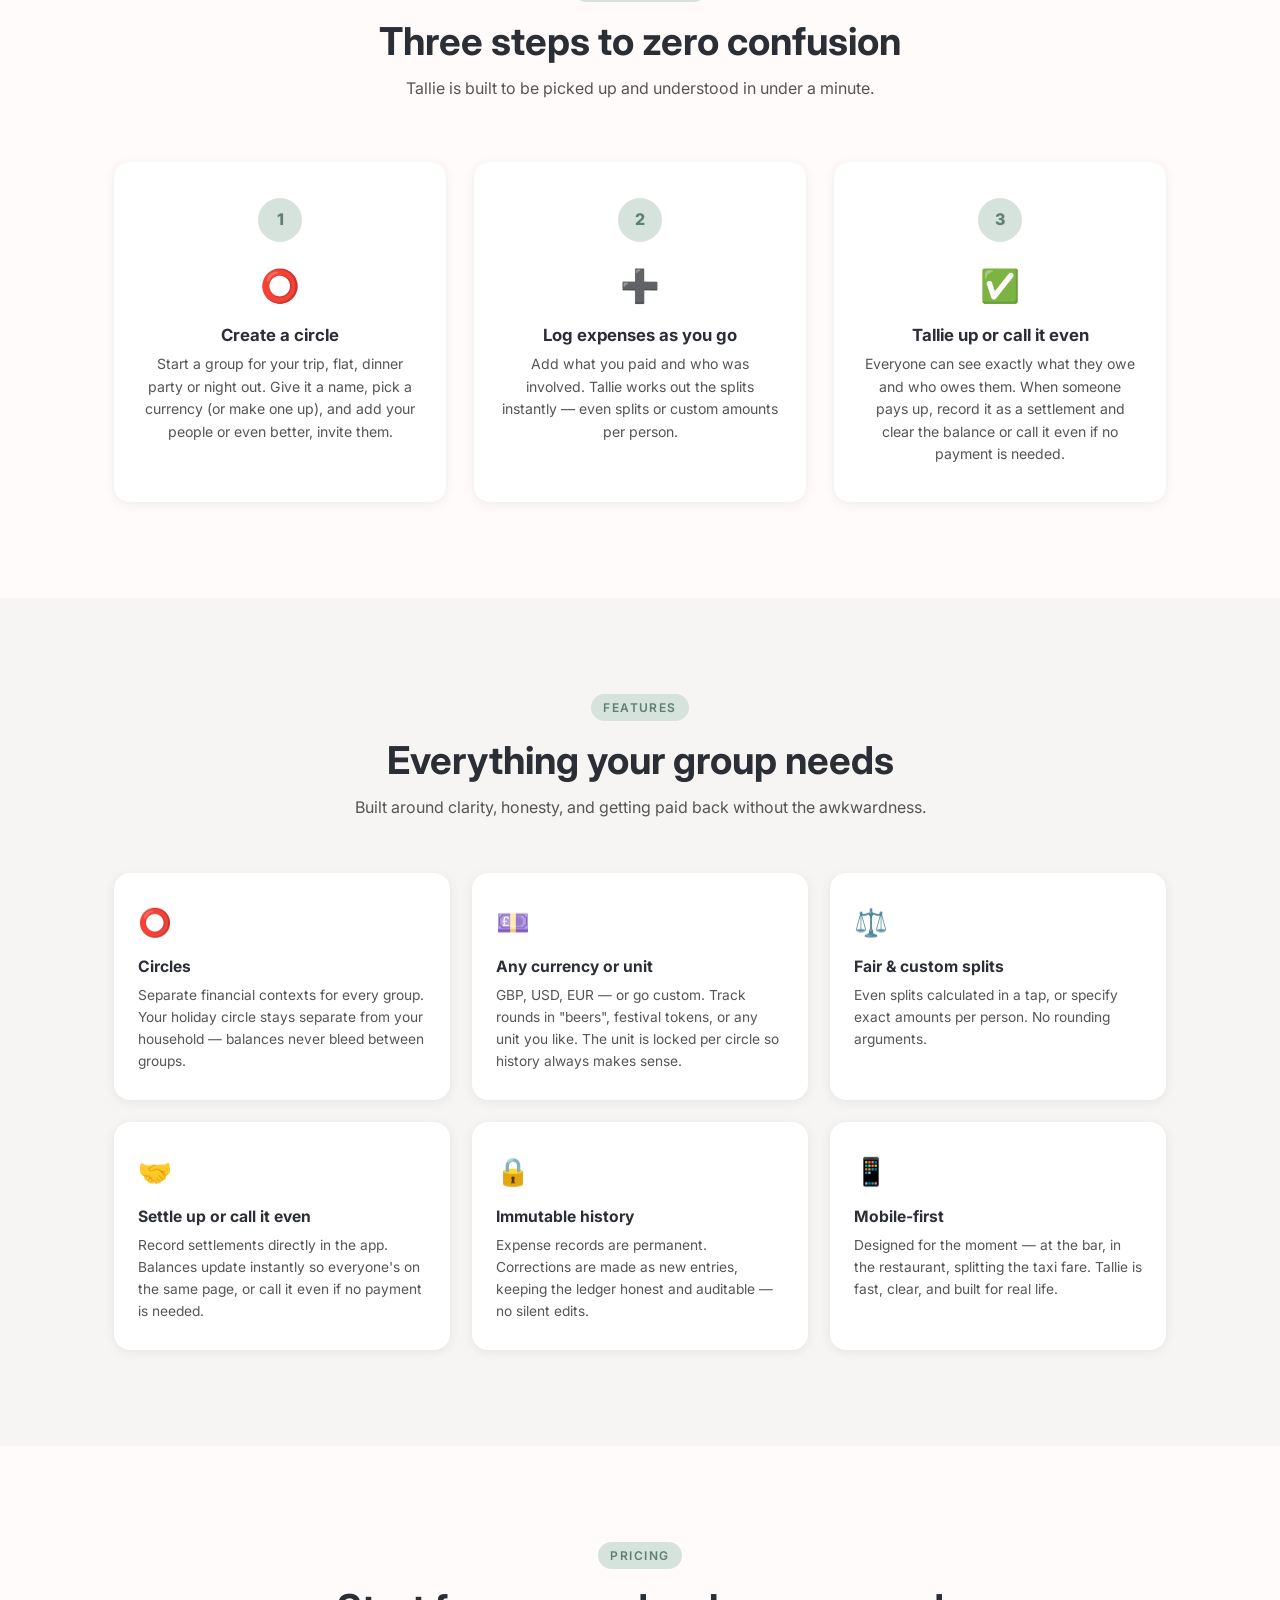
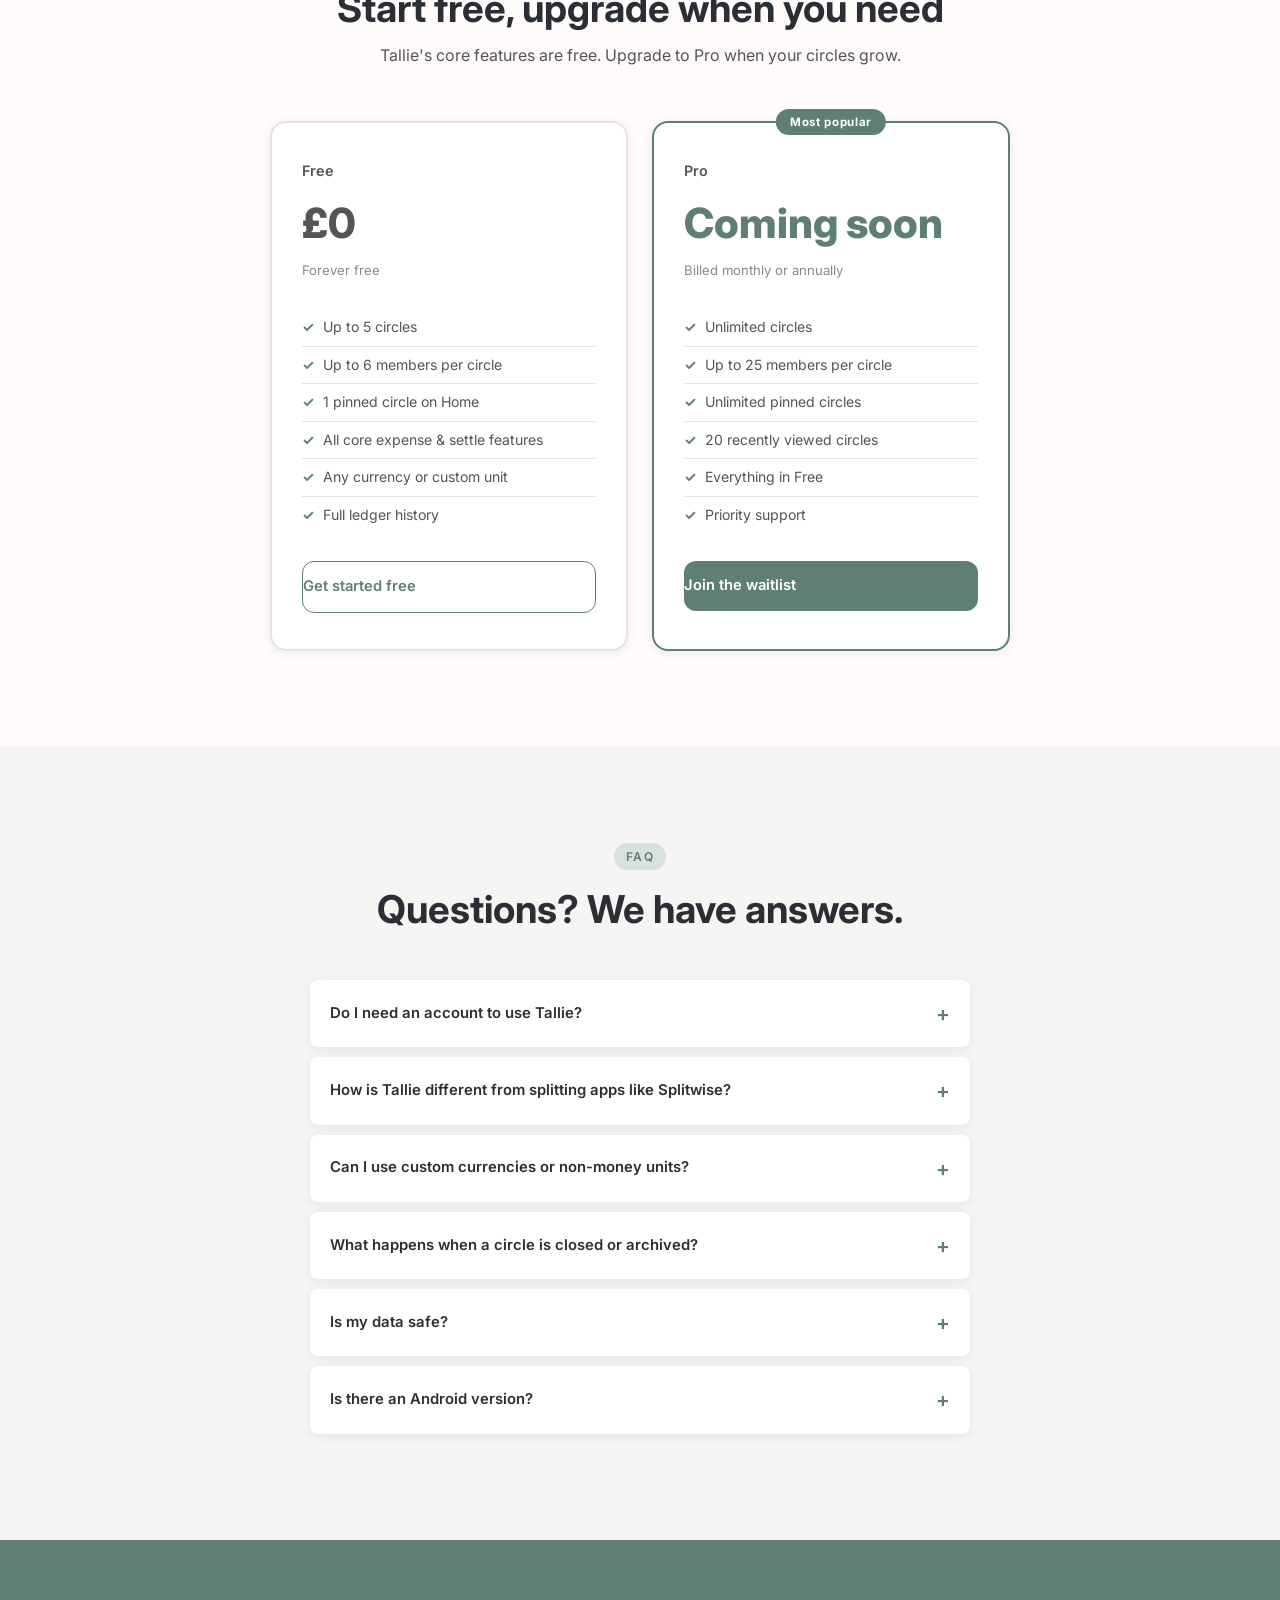
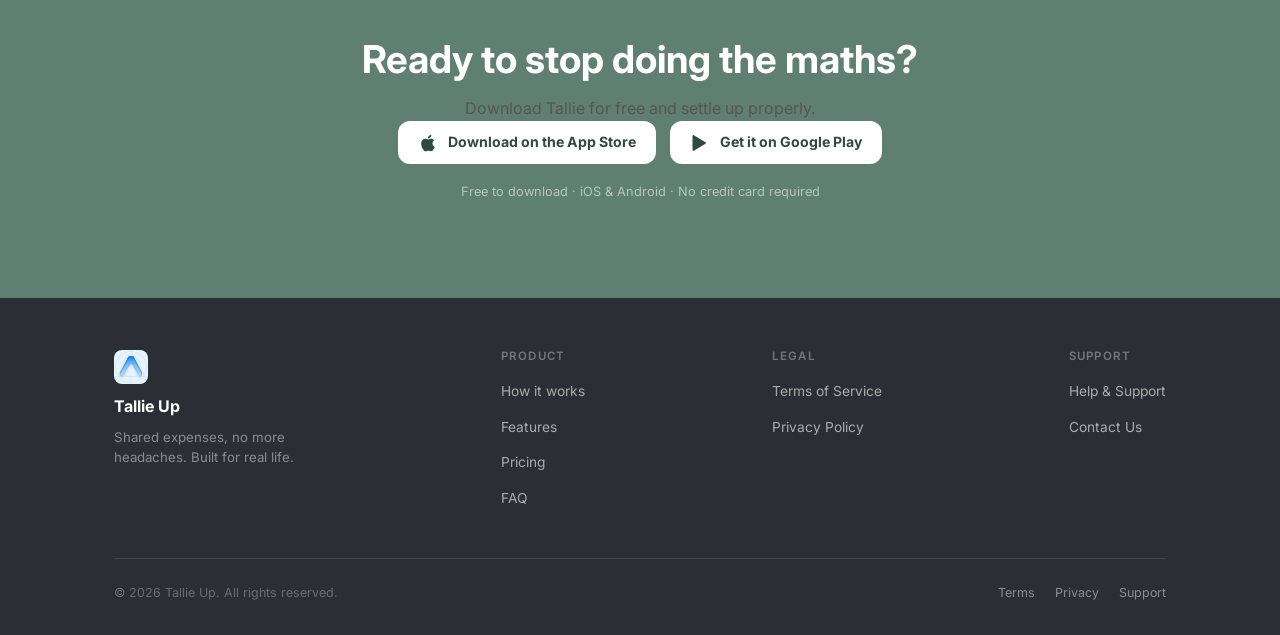
==== commit 7f6dcf15: "Launches Android app with site updates Integrates Google Play download links in the hero and footer " ====
--- a/index.html
+++ b/index.html
@@ -50,15 +50,23 @@
             <svg width="18" height="18" viewBox="0 0 24 24" fill="currentColor"><path d="M18.71 19.5c-.83 1.24-1.71 2.45-3.05 2.47-1.34.03-1.77-.79-3.29-.79-1.53 0-2 .77-3.27.82-1.31.05-2.3-1.32-3.14-2.53C4.25 17 2.94 12.45 4.7 9.39c.87-1.52 2.43-2.48 4.12-2.51 1.28-.02 2.5.87 3.29.87.78 0 2.26-1.07 3.8-.91.65.03 2.47.26 3.64 1.98-.09.06-2.17 1.28-2.15 3.81.03 3.02 2.65 4.03 2.68 4.04-.03.07-.42 1.44-1.38 2.83M13 3.5c.73-.83 1.94-1.46 2.94-1.5.13 1.17-.34 2.35-1.04 3.19-.69.85-1.83 1.51-2.95 1.42-.15-1.15.41-2.35 1.05-3.11z"/></svg>
             Download on the App Store
           </a>
+          <a href="#download" class="badge-dark">
+            <!-- Google Play logo -->
+            <svg width="18" height="18" viewBox="0 0 24 24" fill="currentColor"><path d="M3 20.5v-17c0-.83.94-1.3 1.6-.8l14 8.5c.6.37.6 1.23 0 1.6l-14 8.5c-.66.5-1.6.03-1.6-.8z"/></svg>
+            Get it on Google Play
+          </a>
+        </div>
+          <p class="hero-note">Free to download &middot; iOS &amp; Android</p>
+        <div class="hero-actions">
+
           <a href="#how-it-works" class="btn btn-outline">See how it works</a>
         </div>
-        <p class="hero-note">Free to download &middot; iOS</p>
       </div>
 
       <!-- Illustration -->
       <div class="hero-img-wrap">
         <div class="hero-img-blob"></div>
-        <img src="assets/login_splash.png" alt="Friends splitting a meal and drinks" />
+        <img src="assets/login.png" alt="Friends splitting a meal and drinks" />
         <!-- Floating context badges -->
         <div class="float f1">
           <div class="float-dot" style="background:#5F7F73;"></div>
@@ -95,12 +103,12 @@
       <!-- Illustration -->
       <div class="problem-img">
         <div class="problem-img-blob"></div>
-        <img src="assets/signup_splash.png" alt="Friends celebrating together" />
+        <img src="assets/signup.png" alt="Friends celebrating together" />
       </div>
       <!-- Copy -->
       <div class="problem-copy">
         <span class="label">The problem</span>
-        <h2>Who owes who?<br>Nobody knows.</h2>
+        <h2>Who owes who?</h2>
         <p>Splitting costs in a group is awkward. Someone always pays upfront, someone always forgets, and nobody can quite remember what was fair.</p>
         <div class="pain-cards">
           <div class="pain-card">
@@ -134,7 +142,7 @@
         <div class="step-num">1</div>
         <div class="step-icon">⭕</div>
         <h3>Create a circle</h3>
-        <p>Start a group for your trip, flat, dinner party or night out. Give it a name, pick a currency (or make one up), and invite your people.</p>
+        <p>Start a group for your trip, flat, dinner party or night out. Give it a name, pick a currency (or make one up), and add your people or even better, invite them.</p>
       </div>
       <div class="step">
         <div class="step-num">2</div>
@@ -145,8 +153,8 @@
       <div class="step">
         <div class="step-num">3</div>
         <div class="step-icon">✅</div>
-        <h3>Settle up &amp; move on</h3>
-        <p>Everyone can see exactly what they owe and who owes them. When someone pays up, record it as a settlement and clear the balance.</p>
+        <h3>Tallie up or call it even</h3>
+        <p>Everyone can see exactly what they owe and who owes them. When someone pays up, record it as a settlement and clear the balance or call it even if no payment is needed.</p>
       </div>
     </div>
   </div>
@@ -178,8 +186,8 @@
       </div>
       <div class="feature-card">
         <div class="feature-icon">🤝</div>
-        <h3>Settle up</h3>
-        <p>Record settlements directly in the app. Balances update instantly so everyone's on the same page.</p>
+        <h3>Settle up or call it even</h3>
+        <p>Record settlements directly in the app. Balances update instantly so everyone's on the same page, or call it even if no payment is needed.</p>
       </div>
       <div class="feature-card">
         <div class="feature-icon">🔒</div>
@@ -269,7 +277,7 @@
       </details>
       <details>
         <summary>Is there an Android version?</summary>
-        <div>Tallie is currently iOS-only. Android support is on the roadmap — sign up or download the app to stay updated.</div>
+        <div>Yes! Tallie is available on both iOS and Android. Download it free from the App Store or Google Play.</div>
       </details>
     </div>
   </div>
@@ -285,8 +293,12 @@
         <svg width="20" height="20" viewBox="0 0 24 24" fill="currentColor"><path d="M18.71 19.5c-.83 1.24-1.71 2.45-3.05 2.47-1.34.03-1.77-.79-3.29-.79-1.53 0-2 .77-3.27.82-1.31.05-2.3-1.32-3.14-2.53C4.25 17 2.94 12.45 4.7 9.39c.87-1.52 2.43-2.48 4.12-2.51 1.28-.02 2.5.87 3.29.87.78 0 2.26-1.07 3.8-.91.65.03 2.47.26 3.64 1.98-.09.06-2.17 1.28-2.15 3.81.03 3.02 2.65 4.03 2.68 4.04-.03.07-.42 1.44-1.38 2.83M13 3.5c.73-.83 1.94-1.46 2.94-1.5.13 1.17-.34 2.35-1.04 3.19-.69.85-1.83 1.51-2.95 1.42-.15-1.15.41-2.35 1.05-3.11z"/></svg>
         Download on the App Store
       </a>
-    </div>
-    <p class="download-note">Free to download &middot; iOS &middot; No credit card required</p>
+      <a href="#" class="badge-light">
+        <svg width="20" height="20" viewBox="0 0 24 24" fill="currentColor"><path d="M3 20.5v-17c0-.83.94-1.3 1.6-.8l14 8.5c.6.37.6 1.23 0 1.6l-14 8.5c-.66.5-1.6.03-1.6-.8z"/></svg>
+        Get it on Google Play
+      </a>
+    </div>
+    <p class="download-note">Free to download &middot; iOS &amp; Android &middot; No credit card required</p>
   </div>
 </section>
 
--- a/styles.css
+++ b/styles.css
@@ -230,7 +230,7 @@
 .hero h1 { margin-bottom: 20px; }
 .hero h1 em { font-style: normal; color: var(--primary); }
 .hero p  { font-size: 1.05rem; margin-bottom: 32px; max-width: 460px; }
-.hero-actions { display: flex; align-items: center; gap: 14px; flex-wrap: wrap; margin-bottom: 16px; }
+.hero-actions { display: flex; align-items: center; gap: 14px; flex-wrap: wrap; margin-bottom: 8px; }
 .hero-note { font-size: 0.8rem; color: var(--text-faint); }
 
 .hero-img-wrap { position: relative; display: flex; justify-content: center; }
@@ -302,11 +302,10 @@
 .problem-img { position: relative; display: flex; justify-content: center; }
 .problem-img-blob {
   position: absolute; width: 80%; height: 80%;
-  background: var(--sky-lt); border-radius: 50%;
   top: 50%; left: 50%;
   transform: translate(-50%,-50%); z-index: 0;
 }
-.problem-img img { position: relative; z-index: 1; width: 100%; max-width: 360px; border-radius: 20px; }
+.problem-img img { position: relative; z-index: 1; width: 100%; max-width: 440px; border-radius: 20px; }
 .problem-copy h2 { margin-bottom: 16px; }
 .problem-copy > p { margin-bottom: 24px; font-size: 1rem; }
 .pain-cards { display: flex; flex-direction: column; gap: 12px; }
